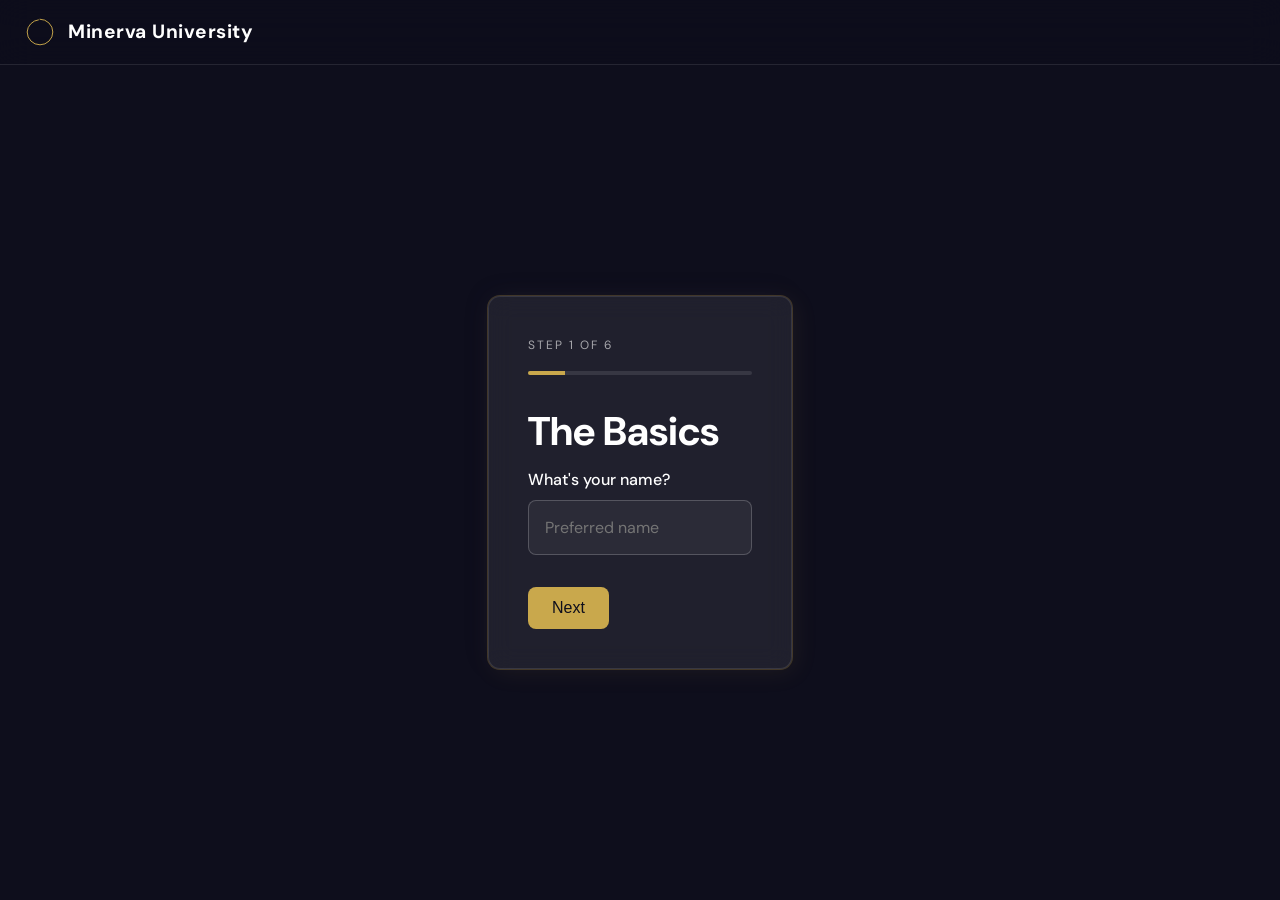
==== apply/index.html @ 48ef0e26 "phase1: critical fixes - buttons, navigation, actual logo" ====
<!DOCTYPE html>
<html lang="en">
<head>
    <meta charset="UTF-8">
    <meta name="viewport" content="width=device-width, initial-scale=1.0">
    <title>Apply — Minerva University</title>
    <link rel="stylesheet" href="../css/styles.css">
    <link rel="stylesheet" href="../css/glassmorphism.css">
</head>
<body>
    <nav class="navbar glass-nav">
        <a href="../index.html" class="nav-left">
            <svg class="logo-enso" viewBox="0 0 100 100">
                <path d="M 50 10 A 40 40 0 1 1 10 50 A 40 40 0 0 1 45 12" />
            </svg>
            <span class="nav-title">Minerva University</span>
        </a>
    </nav>

    <main class="container" style="flex: 1; display: flex; flex-direction: column; justify-content: center;">
        <div class="chromatic-glass form-container">
            <div style="display: flex; justify-content: space-between; align-items: center; margin-bottom: 8px;">
                <span id="step-indicator" class="small-caps">Step 1 of 6</span>
                <span id="draft-indicator" class="small-caps" style="opacity: 0; transition: opacity 0.3s; color: var(--primary-gold);">Draft saved</span>
            </div>
            
            <div class="progress-container mb-4">
                <div id="apply-progress" class="progress-bar"></div>
            </div>

            <form id="application-form">
                <div class="form-step">
                    <h2>The Basics</h2>
                    <div class="form-group">
                        <label>What's your name?</label>
                        <input type="text" name="name" placeholder="Preferred name">
                    </div>
                </div>
                
                <div class="form-step" style="display: none;">
                    <h2>Your Context</h2>
                    <div class="form-group">
                        <label>Where are you applying from?</label>
                        <input type="text" name="location" placeholder="City, Country">
                    </div>
                </div>

                <div class="form-step" style="display: none;">
                    <h2>Your Drive</h2>
                    <div class="form-group">
                        <label>What's a problem you've tried to solve?</label>
                        <textarea name="problem" placeholder="Tell us what you're actually working on..."></textarea>
                    </div>
                </div>

                <div class="form-step" style="display: none;">
                    <h2>Your Impact</h2>
                    <div class="form-group">
                        <label>What happened when you tried to solve it?</label>
                        <textarea name="impact" placeholder="It's okay if you failed..."></textarea>
                    </div>
                </div>
                
                <div class="form-step" style="display: none;">
                    <h2>Your Reflection</h2>
                    <div class="form-group">
                        <label>What did you learn that surprised you?</label>
                        <textarea name="learning" placeholder="What assumptions did you have to change?"></textarea>
                    </div>
                </div>

                <div class="form-step" style="display: none;">
                    <h2>Final Review</h2>
                    <p class="text-secondary mb-4">You're enough. And we mean that. Review your answers and submit when ready.</p>
                </div>
            </form>

            <div class="btn-group" style="margin-top: 32px; justify-content: space-between;">
                <button type="button" id="prev-btn" class="btn btn-secondary">Previous</button>
                <button type="button" id="next-btn" class="btn btn-primary">Next</button>
            </div>
        </div>
    </main>

    <script src="../js/haptics.js"></script>
    <script src="../js/apply.js"></script>
</body>
</html>
---- css/styles.css ----
/* css/styles.css */
@import url('https://fonts.googleapis.com/css2?family=DM+Sans:wght@400;500;700&display=swap');

:root {
  --primary-gold: #C9A84C;
  --bg-dark: #0E0E1C;
  --glass-border: rgba(255, 255, 255, 0.2);
  --text-primary: #FFFFFF;
  --text-secondary: rgba(255, 255, 255, 0.6);
  --gap: 12px;
  --padding: 24px;
  --margin: 40px;
  --radius-card: 12px;
  --radius-btn: 8px;
}

* {
  box-sizing: border-box;
  margin: 0;
  padding: 0;
}

body {
  font-family: 'DM Sans', system-ui, -apple-system, sans-serif;
  background-color: var(--bg-dark);
  color: var(--text-primary);
  line-height: 1.6;
  min-height: 100vh;
  display: flex;
  flex-direction: column;
  overflow-x: hidden;
}

a {
  text-decoration: none;
  color: inherit;
}

/* Navigation */
.navbar {
  position: sticky;
  top: 0;
  z-index: 100;
  display: flex;
  justify-content: space-between;
  align-items: center;
  padding: 16px 24px;
  width: 100%;
}

.nav-left {
  display: flex;
  align-items: center;
  gap: 12px;
}

.logo-enso {
  width: 32px;
  height: 32px;
  fill: none;
  stroke: var(--primary-gold);
  stroke-width: 3;
  stroke-linecap: round;
}

.nav-title {
  font-weight: 700;
  font-size: 1.2rem;
  letter-spacing: 0.5px;
}

.mood-toggle {
  background: transparent;
  border: 1px solid var(--glass-border);
  color: var(--text-primary);
  padding: 6px 12px;
  border-radius: 20px;
  font-size: 0.9rem;
  cursor: pointer;
  transition: background 0.2s;
}

.mood-toggle:hover {
  background: rgba(255, 255, 255, 0.1);
}

/* Typography */
h1, h2, h3, h4 {
  font-weight: 700;
  line-height: 1.2;
}

h1 {
  font-size: clamp(2rem, 5vw, 3.5rem);
  margin-bottom: 16px;
}

h2 {
  font-size: clamp(1.5rem, 4vw, 2.5rem);
  margin-bottom: 12px;
}

.subtitle {
  font-size: 1.2rem;
  color: var(--text-secondary);
  max-width: 600px;
  margin-bottom: 32px;
}

.small-caps {
  font-size: 12px;
  text-transform: uppercase;
  letter-spacing: 2px;
  color: var(--text-secondary);
}

/* Layout */
.container {
  width: 100%;
  max-width: 1200px;
  margin: 0 auto;
  padding: 0 24px;
}

section {
  margin: var(--margin) 0;
}

/* Buttons */
.btn-group {
  display: flex;
  gap: 16px;
  flex-wrap: wrap;
}

.btn {
  display: inline-flex;
  align-items: center;
  justify-content: center;
  padding: 12px 24px;
  border-radius: var(--radius-btn);
  font-weight: 500;
  cursor: pointer;
  transition: transform 0.2s, opacity 0.2s;
  border: none;
  font-size: 1rem;
}

.btn:hover {
  transform: translateY(-2px);
  opacity: 0.9;
}

.btn:active {
  transform: translateY(0);
}

.btn-primary {
  background-color: var(--primary-gold);
  color: var(--bg-dark);
}

.btn-secondary {
  background-color: rgba(255, 255, 255, 0.1);
  color: var(--text-primary);
  border: 1px solid var(--glass-border);
}

/* Forms */
.form-group {
  margin-bottom: 24px;
}

label {
  display: block;
  margin-bottom: 8px;
  font-weight: 500;
}

input[type="text"],
input[type="email"],
textarea {
  width: 100%;
  padding: 16px;
  background: rgba(255, 255, 255, 0.05);
  border: 1px solid var(--glass-border);
  border-radius: var(--radius-btn);
  color: var(--text-primary);
  font-family: inherit;
  font-size: 1rem;
  transition: border-color 0.2s;
}

input:focus,
textarea:focus {
  outline: none;
  border-color: var(--primary-gold);
}

textarea {
  min-height: 150px;
  resize: vertical;
}

/* Footer */
footer {
  margin-top: auto;
  padding: 40px 0;
  border-top: 1px solid rgba(255, 255, 255, 0.1);
  text-align: center;
}

.footer-content {
  display: flex;
  flex-direction: column;
  align-items: center;
  gap: 16px;
  color: var(--text-secondary);
}

/* Progress Bar */
.progress-container {
  width: 100%;
  height: 4px;
  background: rgba(255, 255, 255, 0.1);
  border-radius: 2px;
  margin: 16px 0;
  overflow: hidden;
}

.progress-bar {
  height: 100%;
  background: var(--primary-gold);
  width: 0%;
  transition: width 0.3s ease;
}

/* Utilities */
.text-center { text-align: center; }
.mt-4 { margin-top: 32px; }
.mb-4 { margin-bottom: 32px; }
---- css/glassmorphism.css ----
/* css/glassmorphism.css */

/* Basic Glassmorphism */
.glass {
  background: rgba(255, 255, 255, 0.1);
  backdrop-filter: blur(12px);
  -webkit-backdrop-filter: blur(12px);
  border: 1px solid rgba(255, 255, 255, 0.2);
  border-radius: 12px;
}

/* Nav Glass (more opaque) */
.glass-nav {
  background: rgba(14, 14, 28, 0.7);
  backdrop-filter: blur(16px);
  -webkit-backdrop-filter: blur(16px);
  border-bottom: 1px solid rgba(255, 255, 255, 0.1);
}

/* Chromatic Glass (enhanced frosted glass with shimmer) */
.chromatic-glass {
  position: relative;
  background: rgba(255, 255, 255, 0.08);
  backdrop-filter: blur(12px) hue-rotate(2deg);
  -webkit-backdrop-filter: blur(12px) hue-rotate(2deg);
  border-radius: 12px;
  box-shadow:
    0 0 0 1px rgba(201, 168, 76, 0.25),      /* gold rim */
    4px 4px 24px rgba(201, 168, 76, 0.08),     /* gold glow */
    -4px -4px 24px rgba(45, 53, 97, 0.08),     /* blue glow */
    inset 0 0 0 1px rgba(255, 255, 255, 0.1);  /* inner light */
  overflow: hidden; /* To contain the shimmer pseudoelement if used, though specs don't strictly define structure */
}

/* Shimmer animation (rotating prismatic gradient) */
.chromatic-glass::before {
  content: "";
  position: absolute;
  top: 50%;
  left: 50%;
  width: 200%;
  height: 200%;
  background: conic-gradient(
    from 0deg,
    transparent 0deg,
    rgba(255, 255, 255, 0.05) 90deg,
    rgba(201, 168, 76, 0.1) 180deg,
    transparent 270deg
  );
  transform-origin: 0 0;
  animation: chromaticShimmer 10s linear infinite;
  pointer-events: none;
  z-index: 0;
}

.chromatic-glass > * {
  position: relative;
  z-index: 1;
}

@keyframes chromaticShimmer {
  0% { transform: rotate(0deg) translateX(-50%) translateY(-50%); }
  100% { transform: rotate(360deg) translateX(-50%) translateY(-50%); }
}

/* Application specific cards */
.affirmation-card {
  padding: 32px;
  text-align: center;
  font-size: 1.5rem;
  font-weight: 500;
  font-style: italic;
  margin: 40px auto;
  max-width: 800px;
}

.competition-card {
  padding: 24px;
  cursor: pointer;
  transition: transform 0.2s, box-shadow 0.2s;
}

.competition-card:hover {
  transform: translateY(-4px);
  box-shadow: 
    0 0 0 1px rgba(201, 168, 76, 0.5),
    4px 4px 32px rgba(201, 168, 76, 0.15),
    -4px -4px 32px rgba(45, 53, 97, 0.15);
}

.form-container {
  padding: 40px;
  max-width: 600px;
  margin: 40px auto;
}
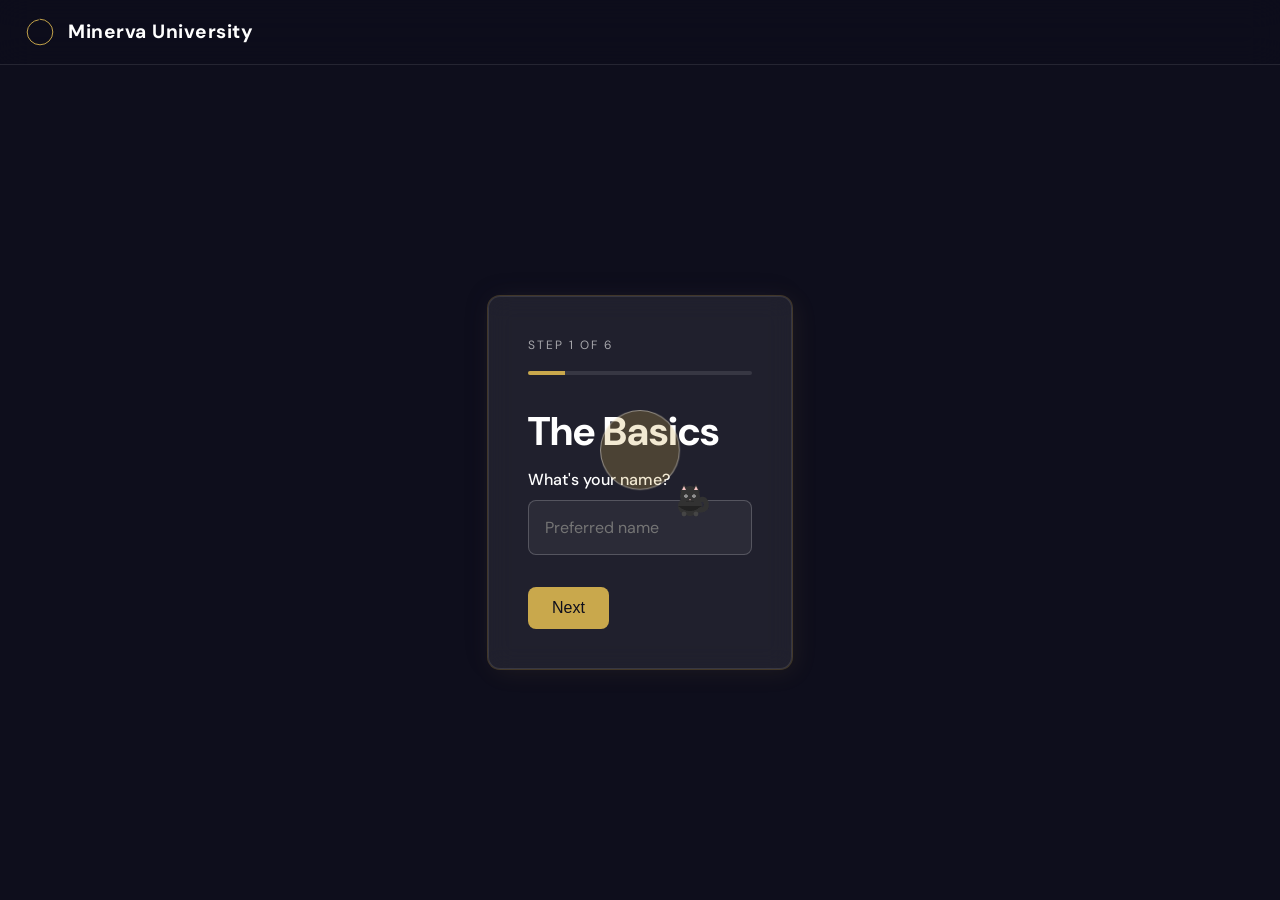
==== commit c38af94c: "phase2: realistic freddy with fur and spring physics" ====
--- a/apply/index.html
+++ b/apply/index.html
@@ -84,5 +84,6 @@
 
     <script src="../js/haptics.js"></script>
     <script src="../js/apply.js"></script>
+    <script src="../js/freddy.js"></script>
 </body>
 </html>
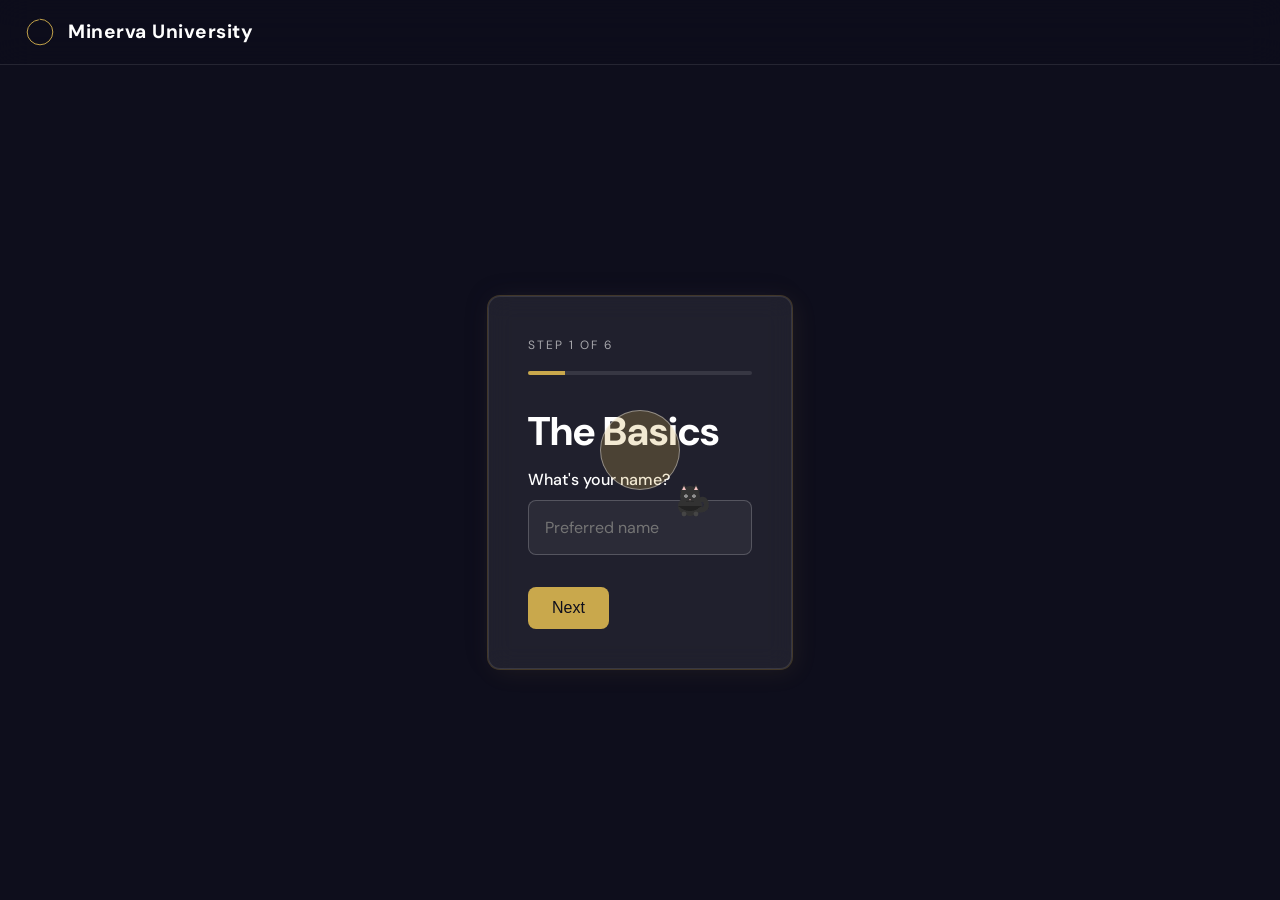
==== commit 896c7521: "phase9: final polish, testing, and deployment" ====
--- a/apply/index.html
+++ b/apply/index.html
@@ -6,6 +6,7 @@
     <title>Apply — Minerva University</title>
     <link rel="stylesheet" href="../css/styles.css">
     <link rel="stylesheet" href="../css/glassmorphism.css">
+    <link rel="stylesheet" href="../css/device-themes.css">
 </head>
 <body>
     <nav class="navbar glass-nav">
@@ -83,6 +84,7 @@
     </main>
 
     <script src="../js/haptics.js"></script>
+    <script src="../js/device-detect.js"></script>
     <script src="../js/apply.js"></script>
     <script src="../js/freddy.js"></script>
 </body>
--- a/css/glassmorphism.css
+++ b/css/glassmorphism.css
@@ -1,4 +1,6 @@
-/* css/glassmorphism.css */
+/* css/glassmorphism.css
+   Phase 3: Glassmorphism + Chromatic Glass shimmer implemented 
+*/
 
 /* Basic Glassmorphism */
 .glass {
--- a/css/device-themes.css
+++ b/css/device-themes.css
@@ -0,0 +1,74 @@
+/* css/device-themes.css */
+
+/* iPhone Pro */
+html.device-iphone.iphone-pro {
+  --primary-gold: #D4AF37; /* richer gold */
+}
+html.device-iphone.iphone-pro .glass, 
+html.device-iphone.iphone-pro .chromatic-glass {
+  backdrop-filter: blur(16px);
+  -webkit-backdrop-filter: blur(16px);
+}
+html.device-iphone.iphone-pro .navbar {
+  padding-top: max(env(safe-area-inset-top), 16px);
+}
+html.device-iphone.iphone-pro .container {
+  padding: 0 16px; /* more compact */
+}
+
+/* iPhone Base */
+html.device-iphone.iphone-base {
+  --primary-gold: #C9A84C;
+}
+html.device-iphone.iphone-base .glass, 
+html.device-iphone.iphone-base .chromatic-glass {
+  backdrop-filter: blur(10px);
+  -webkit-backdrop-filter: blur(10px);
+}
+
+/* iPad */
+html.device-ipad .container {
+  max-width: 900px;
+}
+html.device-ipad .grid {
+  grid-template-columns: repeat(2, 1fr);
+}
+
+/* Samsung / Android */
+html.device-samsung {
+  --bg-dark: #0A0A14; /* cooler blue-gray */
+  --primary-gold: #B39B42;
+}
+html.device-android .glass, 
+html.device-android .chromatic-glass {
+  backdrop-filter: blur(8px);
+  -webkit-backdrop-filter: blur(8px);
+}
+
+/* MacBook */
+html.device-macbook .container {
+  max-width: 1000px;
+}
+html.device-macbook .competition-card:hover {
+  transform: translateY(-6px);
+  box-shadow: 
+    0 0 0 1px rgba(201, 168, 76, 0.6),
+    8px 8px 40px rgba(201, 168, 76, 0.2),
+    -8px -8px 40px rgba(45, 53, 97, 0.2);
+}
+
+/* iMac */
+html.device-imac .container {
+  max-width: 1400px;
+}
+
+/* Windows */
+html.os-windows {
+  /* subtly different rendering or colors */
+  --bg-dark: #0C0C18;
+}
+html.os-windows * {
+  /* explicit override for sub-pixel antialiasing on windows */
+  -webkit-font-smoothing: antialiased;
+  -moz-osx-font-smoothing: grayscale;
+}
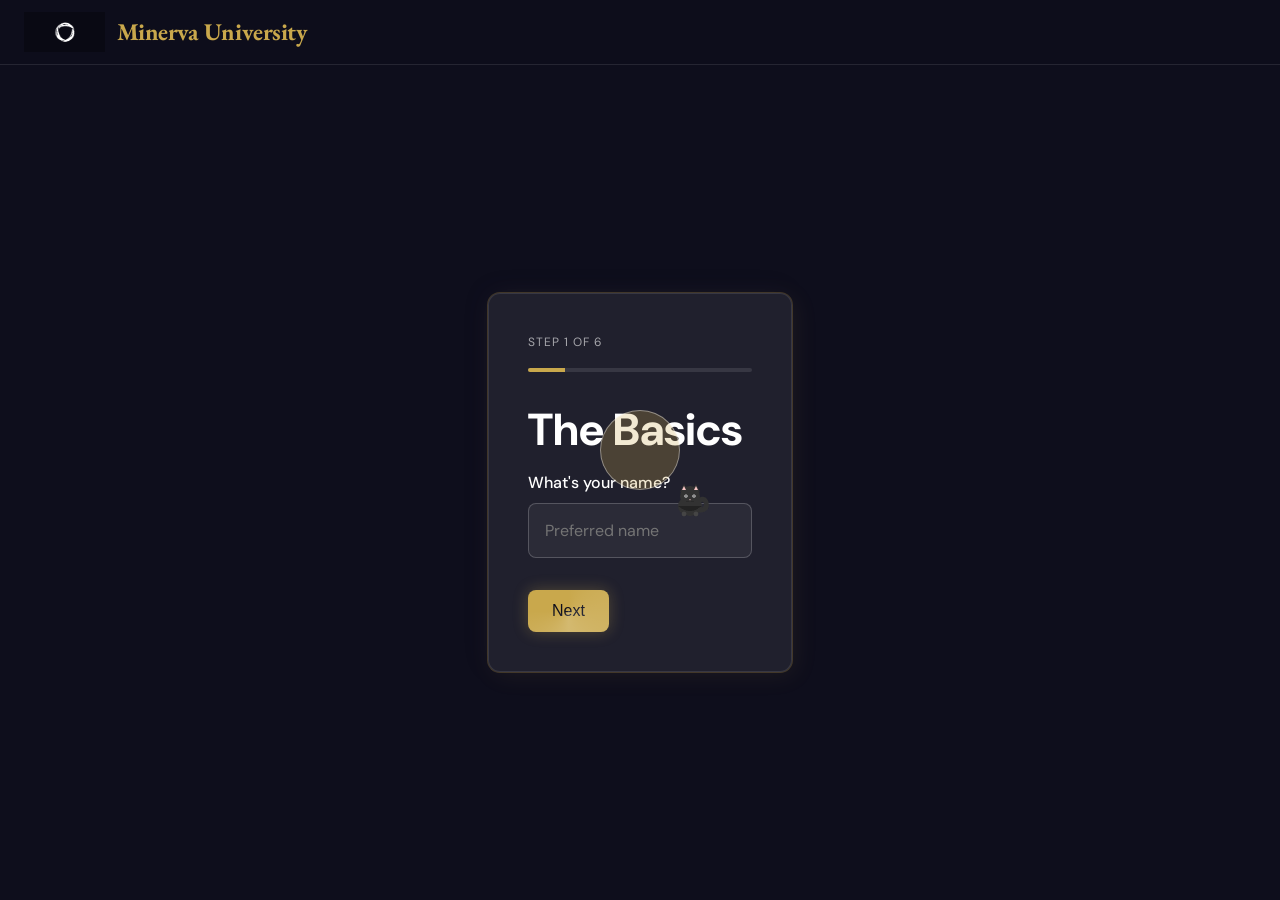
==== commit e2a71e0e: "fix: restore consistent logo across all pages and subdirectories" ====
--- a/apply/index.html
+++ b/apply/index.html
@@ -11,9 +11,7 @@
 <body>
     <nav class="navbar glass-nav">
         <a href="../index.html" class="nav-left">
-            <svg class="logo-enso" viewBox="0 0 100 100">
-                <path d="M 50 10 A 40 40 0 1 1 10 50 A 40 40 0 0 1 45 12" />
-            </svg>
+            <img src="../Minerva Logo/download (6).png" alt="Minerva Logo" class="logo-png">
             <span class="nav-title">Minerva University</span>
         </a>
     </nav>
--- a/css/styles.css
+++ b/css/styles.css
@@ -1,5 +1,5 @@
 /* css/styles.css */
-@import url('https://fonts.googleapis.com/css2?family=DM+Sans:wght@400;500;700&display=swap');
+@import url('https://fonts.googleapis.com/css2?family=DM+Sans:wght@400;500;700&family=EB+Garamond:wght@400;700&display=swap');
 
 :root {
   --primary-gold: #C9A84C;
@@ -44,7 +44,7 @@
   display: flex;
   justify-content: space-between;
   align-items: center;
-  padding: 16px 24px;
+  padding: 12px 24px;
   width: 100%;
 }
 
@@ -52,6 +52,12 @@
   display: flex;
   align-items: center;
   gap: 12px;
+}
+
+.logo-png {
+  height: 40px;
+  mix-blend-mode: screen; /* Removes black background */
+  filter: brightness(1.2);
 }
 
 .logo-enso {
@@ -64,9 +70,11 @@
 }
 
 .nav-title {
+  font-family: 'EB Garamond', serif;
   font-weight: 700;
-  font-size: 1.2rem;
-  letter-spacing: 0.5px;
+  font-size: 1.5rem;
+  letter-spacing: -0.02em; /* Tighter spacing as requested */
+  color: var(--primary-gold);
 }
 
 .mood-toggle {
@@ -77,11 +85,13 @@
   border-radius: 20px;
   font-size: 0.9rem;
   cursor: pointer;
-  transition: background 0.2s;
+  transition: background 0.2s, box-shadow 0.2s;
+  outline: none;
 }
 
 .mood-toggle:hover {
-  background: rgba(255, 255, 255, 0.1);
+  background: rgba(255, 255, 255, 0.05);
+  box-shadow: 0 0 10px rgba(201, 168, 76, 0.2);
 }
 
 /* Typography */
@@ -91,26 +101,34 @@
 }
 
 h1 {
-  font-size: clamp(2rem, 5vw, 3.5rem);
+  font-size: clamp(2.2rem, 6vw, 4rem);
+  margin-bottom: 20px;
+}
+
+h2 {
+  font-size: clamp(1.8rem, 4vw, 2.8rem);
+  margin-bottom: 12px;
+}
+
+.subtitle {
+  font-size: 1.3rem;
+  color: var(--text-secondary);
+  max-width: 650px;
+  margin-bottom: 32px;
+}
+
+.disclaimer-text {
+  font-size: 0.85rem;
+  color: var(--primary-gold);
+  opacity: 0.8;
   margin-bottom: 16px;
-}
-
-h2 {
-  font-size: clamp(1.5rem, 4vw, 2.5rem);
-  margin-bottom: 12px;
-}
-
-.subtitle {
-  font-size: 1.2rem;
-  color: var(--text-secondary);
-  max-width: 600px;
-  margin-bottom: 32px;
+  font-style: italic;
 }
 
 .small-caps {
   font-size: 12px;
   text-transform: uppercase;
-  letter-spacing: 2px;
+  letter-spacing: 1px; /* Reduced spacing */
   color: var(--text-secondary);
 }
 
@@ -122,8 +140,36 @@
   padding: 0 24px;
 }
 
+/* Bloom Entry Animation */
+body {
+  animation: bloomEntry 1.2s cubic-bezier(0.2, 0.8, 0.2, 1) forwards;
+}
+
+@keyframes bloomEntry {
+  0% {
+    opacity: 0;
+    transform: scale(0.95) translateY(20px);
+    filter: blur(10px);
+  }
+  100% {
+    opacity: 1;
+    transform: scale(1) translateY(0);
+    filter: blur(0);
+  }
+}
+
 section {
-  margin: var(--margin) 0;
+  margin: 60px 0;
+}
+
+/* Flag Idle Animation */
+.flag-emoji.idle-float {
+  animation: flagFloat 4s ease-in-out infinite;
+}
+
+@keyframes flagFloat {
+  0%, 100% { transform: translateY(0) rotate(var(--rot)); }
+  50% { transform: translateY(-8px) rotate(calc(var(--rot) + 5deg)); }
 }
 
 /* Buttons */
--- a/css/glassmorphism.css
+++ b/css/glassmorphism.css
@@ -95,3 +95,31 @@
   max-width: 600px;
   margin: 40px auto;
 }
+
+/* Magic Buttons */
+.btn-primary, .btn-secondary {
+  position: relative;
+  overflow: hidden;
+}
+
+.btn-primary::after, .btn-secondary::after {
+  content: "";
+  position: absolute;
+  top: -50%;
+  left: -50%;
+  width: 200%;
+  height: 200%;
+  background: conic-gradient(
+    from 0deg,
+    transparent 0deg,
+    rgba(255, 255, 255, 0.1) 90deg,
+    rgba(255, 255, 255, 0.2) 180deg,
+    transparent 270deg
+  );
+  animation: chromaticShimmer 6s linear infinite;
+  pointer-events: none;
+}
+
+.btn-primary {
+  box-shadow: 0 0 15px rgba(201, 168, 76, 0.3);
+}
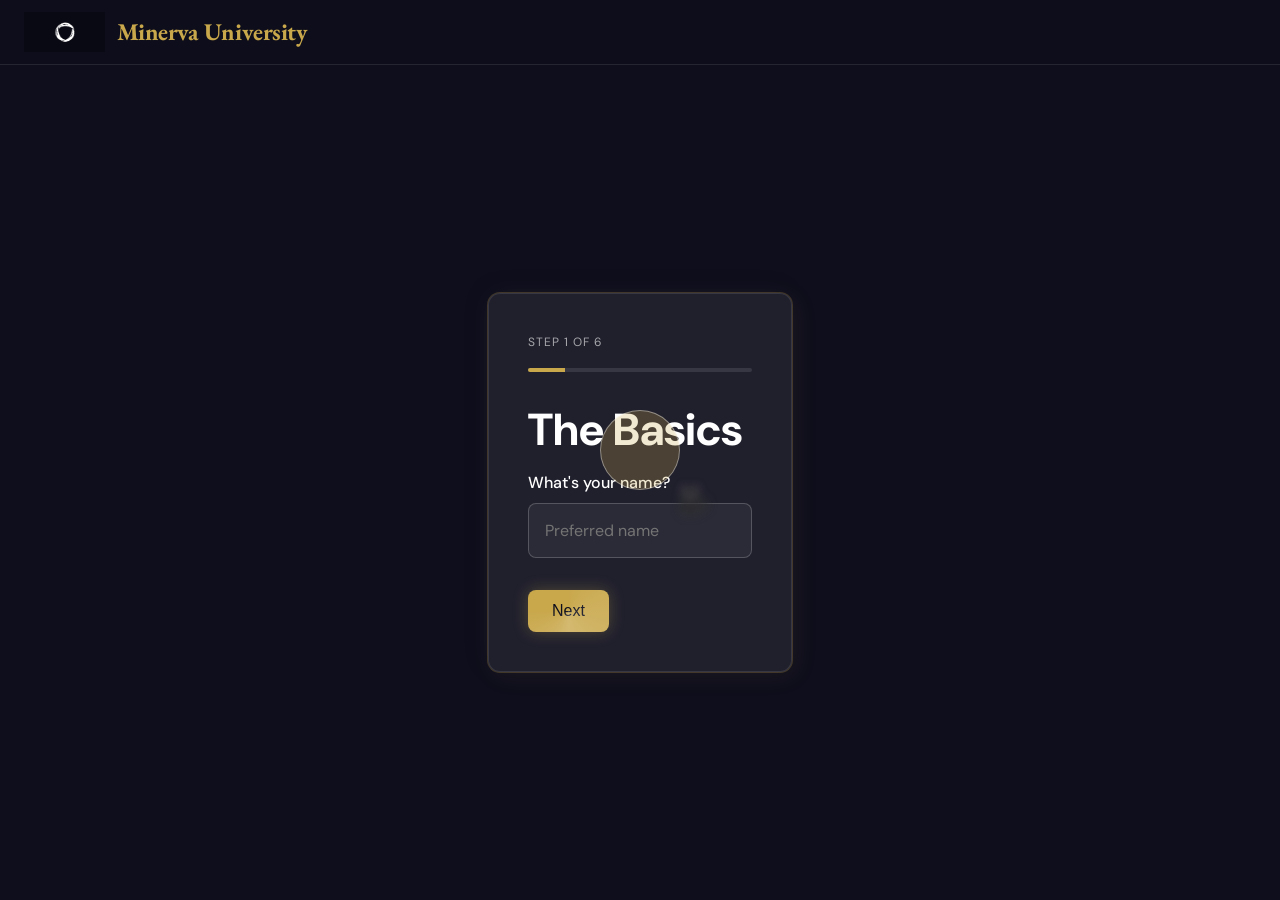
==== commit 9c4b09df: "refactor: implement extensive future roadmap items including audio, advanced freddy logic, preloadin" ====
--- a/apply/index.html
+++ b/apply/index.html
@@ -2,11 +2,14 @@
 <html lang="en">
 <head>
     <meta charset="UTF-8">
-    <meta name="viewport" content="width=device-width, initial-scale=1.0">
+    <meta name="viewport" content="width=device-width, initial-scale=1.0, viewport-fit=cover">
     <title>Apply — Minerva University</title>
     <link rel="stylesheet" href="../css/styles.css">
     <link rel="stylesheet" href="../css/glassmorphism.css">
     <link rel="stylesheet" href="../css/device-themes.css">
+    <link rel="preload" href="../assets/svg/freddy-sitting.svg" as="image">
+    <link rel="preload" href="../assets/svg/freddy-running.svg" as="image">
+    <link rel="preload" href="../assets/svg/freddy-lounging.svg" as="image">
 </head>
 <body>
     <nav class="navbar glass-nav">
@@ -16,7 +19,7 @@
         </a>
     </nav>
 
-    <main class="container" style="flex: 1; display: flex; flex-direction: column; justify-content: center;">
+    <main class="container" style="flex: 1; display: flex; flex-direction: column; justify-content: center; padding-top: env(safe-area-inset-top); padding-bottom: env(safe-area-inset-bottom);">
         <div class="chromatic-glass form-container">
             <div style="display: flex; justify-content: space-between; align-items: center; margin-bottom: 8px;">
                 <span id="step-indicator" class="small-caps">Step 1 of 6</span>
